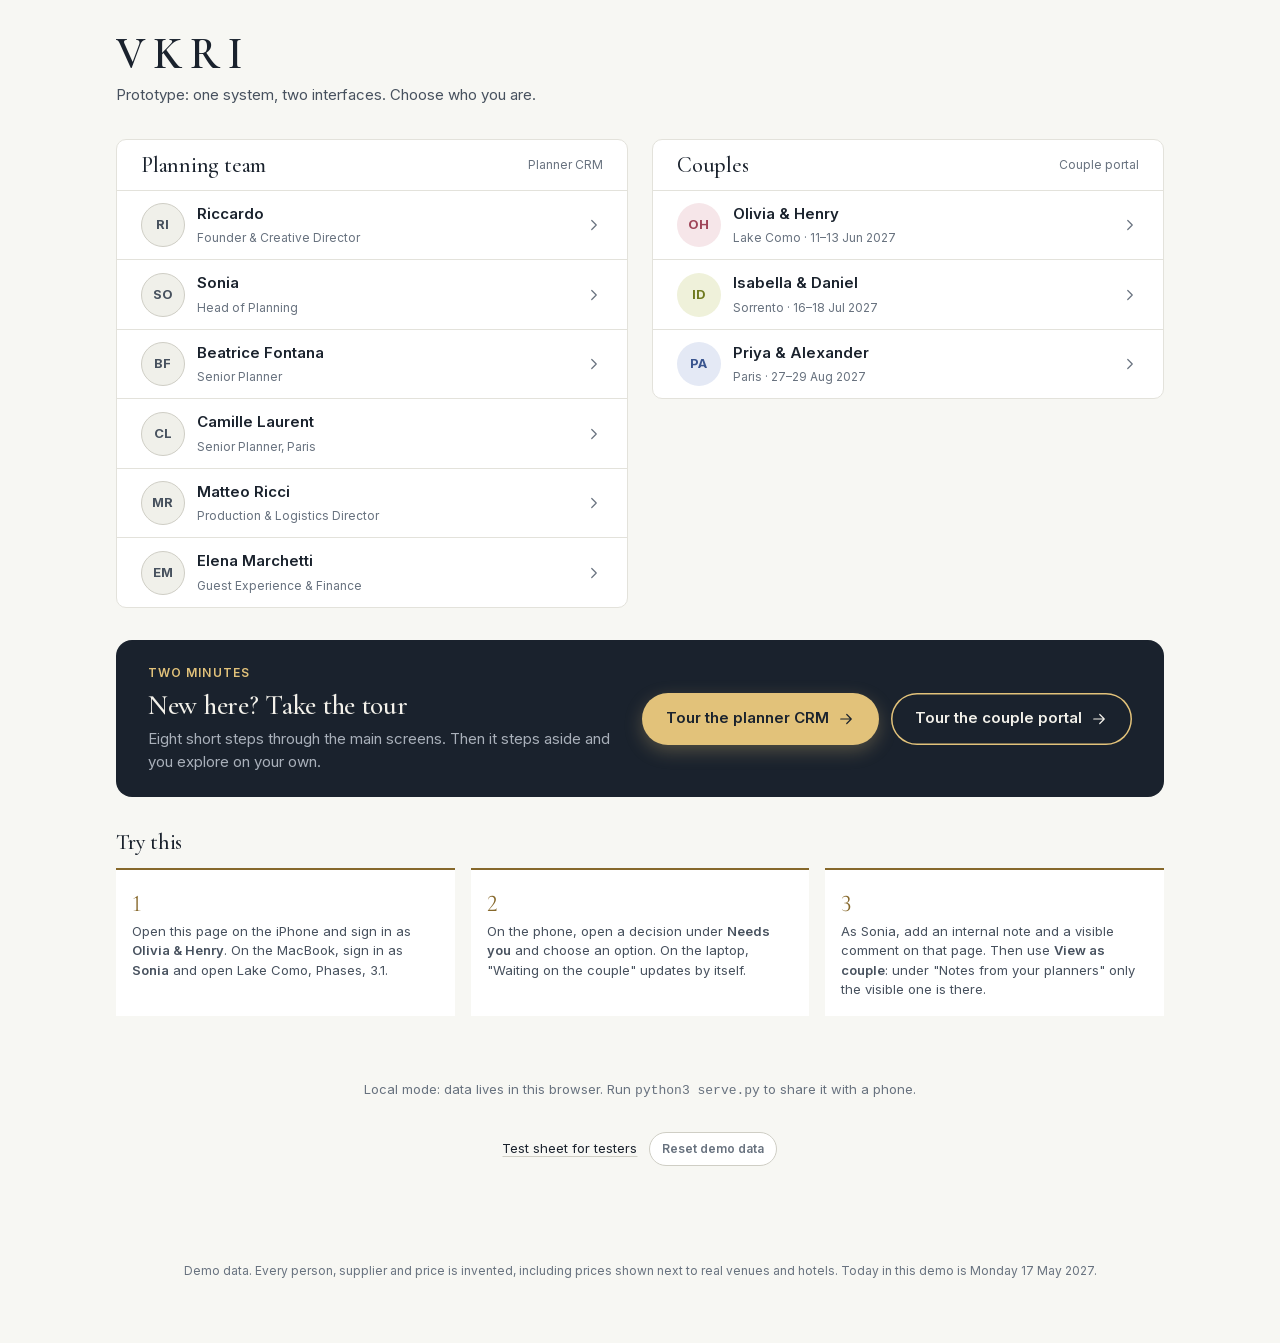
==== index.html @ 4382124d "VKRI prototype: planner CRM and couple portal Static HTML and JavaScript, no build step. One mock ba" ====
<!doctype html>
<html lang="en">
<head>
<meta charset="utf-8">
<meta name="robots" content="noindex, nofollow">
<meta name="viewport" content="width=device-width, initial-scale=1, viewport-fit=cover">
<meta name="theme-color" content="#F7F7F3">
<link rel="icon" href="data:,">
<title>VKRI Prototype</title>
<link rel="stylesheet" href="shared/tokens.css">
<link rel="stylesheet" href="shared/ui.css">
<link rel="stylesheet" href="shared/tour.css">
<style>
  .wrap { max-width: 1080px; margin: 0 auto; padding: calc(var(--s6) + var(--safe-t)) var(--s4) var(--s7); display: flex; flex-direction: column; gap: var(--s6); }
  .brand { font-family: var(--display); font-size: 2.75rem; font-weight: 600; letter-spacing: .18em; line-height: 1; }
  .cols { display: grid; grid-template-columns: repeat(2, minmax(0, 1fr)); gap: var(--s5); align-items: start; }
  .who { display: flex; align-items: center; gap: var(--s3); width: 100%; padding: var(--s3) var(--s5); min-height: 60px; }
  .who:hover { background: var(--sunken); }
  .who .icon { margin-left: auto; color: var(--ink-3); }
  .steps { display: grid; grid-template-columns: repeat(3, minmax(0, 1fr)); gap: var(--s4); }
  .steps li { padding: var(--s4); border-top: 2px solid var(--brass); background: var(--surface); font-size: var(--t-sm); color: var(--ink-2); }
  .steps .n { font-family: var(--display); font-size: 1.5rem; color: var(--brass); font-variant-numeric: lining-nums; }
  /* The one loud thing on the page: a dark block with two gold buttons. */
  .tourbox { display: flex; align-items: center; justify-content: space-between; gap: var(--s4) var(--s6); flex-wrap: wrap; padding: var(--s5) var(--s6); background: var(--night); color: var(--on-night); border-radius: var(--r3); }
  .tourbox > .col { flex: 1 1 320px; }
  .tour-btns { display: flex; gap: var(--s3); flex: 0 0 auto; }
  .tourbox .eyebrow { color: #E2C27A; }
  .tourbox p { color: var(--on-night-2); }
  .tourbox .btn { min-height: 52px; padding: 0 var(--s5); font-size: var(--t-md); border: 0; background: #E2C27A; color: var(--ink); box-shadow: 0 6px 18px rgba(226, 194, 122, .28); transition: transform .15s, background .15s, box-shadow .15s; }
  .tourbox .btn:hover { background: #EDD294; transform: translateY(-1px); box-shadow: 0 10px 24px rgba(226, 194, 122, .36); }
  .tourbox .btn.alt { background: transparent; color: var(--on-night); box-shadow: inset 0 0 0 1.5px #E2C27A; }
  .tourbox .btn.alt:hover { background: rgba(226, 194, 122, .14); }
  .tourbox .btn .icon { width: 18px; height: 18px; }
  @media (max-width: 767px) { .cols, .steps { grid-template-columns: 1fr; } .brand { font-size: 2.125rem; } .tourbox { padding: var(--s5); } .tour-btns { flex: 1 1 100%; flex-direction: column; } .tourbox .btn { width: 100%; } }
</style>
</head>
<body>
<div class="wrap" id="app"></div>
<script src="backend/seed/core.js"></script>
<script src="backend/seed/como.js"></script>
<script src="backend/seed/sorrento.js"></script>
<script src="backend/seed/paris.js"></script>
<script src="backend/db.js"></script>
<script src="backend/api.js"></script>
<script src="shared/format.js"></script>
<script src="shared/ui.js"></script>
<script src="shared/tour.js"></script>
<script>
(function () {
  'use strict';
  var ui = VKRI.ui, esc = ui.esc, fmt = VKRI.fmt;
  function render() {
    var api = VKRI.api.for('u_riccardo');
    var weddings = {};
    api.list('weddings').forEach(function (w) { weddings[w.id] = w; });
    var users = api.list('users');
    var planners = users.filter(function (u) { return u.type === 'planner'; });
    var couples = users.filter(function (u) { return u.type === 'couple' && weddings[u.wedding_id]; });
    var shared = VKRI.api.mode() === 'server';
    document.getElementById('app').innerHTML =
      '<header class="col gap-2"><div class="brand">VKRI</div><p class="soft">Prototype: one system, two interfaces. Choose who you are.</p></header>' +
      '<div class="cols">' +
      '<section class="panel"><div class="panel-head"><h2 class="display d-sm">Planning team</h2><span class="xs muted">Planner CRM</span></div><div class="list">' +
      planners.map(function (u) {
        return '<button class="who" data-login="' + u.id + '" data-to="planner/index.html">' + ui.avatar(u, 'lg') + '<span class="col gap-1"><span class="strong">' + esc(u.name) + '</span><span class="xs muted">' + esc(u.title) + '</span></span>' + ui.icon('chevron') + '</button>';
      }).join('') + '</div></section>' +
      '<section class="panel"><div class="panel-head"><h2 class="display d-sm">Couples</h2><span class="xs muted">Couple portal</span></div><div class="list">' +
      couples.map(function (u) {
        var w = weddings[u.wedding_id];
        return '<button class="who" data-wedding="' + w.id + '" data-login="' + u.id + '" data-to="couple/index.html">' + ui.avatar(u, 'lg') + '<span class="col gap-1"><span class="strong">' + esc(u.name) + '</span><span class="xs muted">' + esc(w.title) + ' · ' + fmt.range(w.start_date, w.end_date) + '</span></span>' + ui.icon('chevron') + '</button>';
      }).join('') + '</div></section></div>' +
      '<section class="tourbox"><div class="col gap-2"><span class="eyebrow">Two minutes</span><h2 class="display d-md">New here? Take the tour</h2><p>Eight short steps through the main screens. Then it steps aside and you explore on your own.</p></div>' +
      '<div class="tour-btns"><button class="btn" data-tour-start="planner">Tour the planner CRM' + ui.icon('arrow') + '</button><button class="btn alt" data-tour-start="couple">Tour the couple portal' + ui.icon('arrow') + '</button></div></section>' +
      '<section class="col gap-3"><h2 class="display d-sm">Try this</h2><ol class="steps">' +
      '<li><div class="n">1</div>Open this page on the iPhone and sign in as <span class="strong">Olivia &amp; Henry</span>. On the MacBook, sign in as <span class="strong">Sonia</span> and open Lake Como, Phases, 3.1.</li>' +
      '<li><div class="n">2</div>On the phone, open a decision under <span class="strong">Needs you</span> and choose an option. On the laptop, "Waiting on the couple" updates by itself.</li>' +
      '<li><div class="n">3</div>As Sonia, add an internal note and a visible comment on that page. Then use <span class="strong">View as couple</span>: under "Notes from your planners" only the visible one is there.</li></ol></section>' +
      '<footer class="row between wrap small muted"><span>' + (shared ? 'Shared mode: every device on this Wi-Fi sees the same data.' : 'Local mode: data lives in this browser. Run <code>python3 serve.py</code> to share it with a phone.') + '</span>' +
      '<span class="row gap-3"><a class="link" href="test-tasks.html">Test sheet for testers</a><button class="btn sm" id="reset">Reset demo data</button></span></footer>' + ui.demoFlag();
  }
  document.addEventListener('click', function (e) {
    var t = e.target.closest('[data-tour-start]');
    if (t) {
      var role = t.getAttribute('data-tour-start');
      VKRI.tour.begin(role);
      VKRI.api.login(role === 'planner' ? 'u_sonia' : 'c_como');
      location.href = role === 'planner' ? 'planner/index.html#/portfolio' : 'couple/index.html#/home';
      return;
    }
    var b = e.target.closest('[data-login]');
    if (b) { VKRI.tour.begin(null); VKRI.api.login(b.getAttribute('data-login')); location.href = b.getAttribute('data-to'); return; }
    if (e.target.closest('#reset')) { VKRI.api.reset(); ui.toast('Demo data is back to the start'); }
  });
  VKRI.api.onChange(render);
  render();
})();
</script>
</body>
</html>
---- shared/tokens.css ----
/* VKRI design tokens. Light theme only in v1 (tokens are ready for a dark set later).
   Layout idea: quiet paper ground, ink text, hairlines instead of boxes; brass only for accents;
   each wedding carries its own signature colour (camelia / limone / lumiere). */
@font-face { font-family: 'Cormorant Garamond'; font-style: normal; font-weight: 400 700; font-display: swap; src: url('fonts/cormorant-garamond.woff2') format('woff2'); }
@font-face { font-family: 'Cormorant Garamond'; font-style: italic; font-weight: 400 700; font-display: swap; src: url('fonts/cormorant-garamond-italic.woff2') format('woff2'); }
@font-face { font-family: 'Inter'; font-style: normal; font-weight: 400 700; font-display: swap; src: url('fonts/inter.woff2') format('woff2'); }

:root {
  color-scheme: light;
  /* ground and ink */
  --paper: #F7F7F3;
  --surface: #FFFFFF;
  --sunken: #F0F0EA;
  --ink: #1A222D;
  --ink-2: #47515E;
  --ink-3: #68727F;
  --line: #E3E2DB;
  --line-2: #CFCEC5;
  /* accent */
  --brass: #86682B;
  --brass-soft: #F2ECDC;
  --night: #1A222D;
  --on-night: #F3F1EA;
  --on-night-2: #A9B0BA;
  /* state (never used as an accent) */
  --good: #2C7355; --good-soft: #E3F1EA;
  --warn: #8F5E0F; --warn-soft: #FAEFD6;
  --crit: #A93A32; --crit-soft: #F9E4E1;
  --info: #35618F; --info-soft: #E3ECF6;
  --idle: #68727F; --idle-soft: #ECECE6;
  /* wedding signature colours */
  --camelia: #9F4458; --camelia-soft: #F6E6E9;
  --limone: #6F7A1F; --limone-soft: #EFF1DA;
  --lumiere: #3A558F; --lumiere-soft: #E4E9F5;
  --wed: var(--brass); --wed-soft: var(--brass-soft);
  /* type */
  --display: 'Cormorant Garamond', 'Iowan Old Style', 'Palatino Linotype', Georgia, serif;
  --body: 'Inter', -apple-system, BlinkMacSystemFont, 'Segoe UI', sans-serif;
  --t-xs: 0.75rem; --t-sm: 0.8125rem; --t-md: 0.9375rem; --t-lg: 1.0625rem;
  --d-sm: 1.375rem; --d-md: 1.75rem; --d-lg: 2.375rem; --d-xl: 3.25rem;
  /* space and shape */
  --s1: 4px; --s2: 8px; --s3: 12px; --s4: 16px; --s5: 24px; --s6: 32px; --s7: 48px;
  --r1: 6px; --r2: 10px; --r3: 16px;
  --shadow: 0 1px 2px rgba(26, 34, 45, .06), 0 8px 24px rgba(26, 34, 45, .08);
  --safe-b: env(safe-area-inset-bottom, 0px); --safe-t: env(safe-area-inset-top, 0px);
}
[data-wedding="como"] { --wed: var(--camelia); --wed-soft: var(--camelia-soft); }
[data-wedding="sorrento"] { --wed: var(--limone); --wed-soft: var(--limone-soft); }
[data-wedding="paris"] { --wed: var(--lumiere); --wed-soft: var(--lumiere-soft); }
---- shared/ui.css ----
/* VKRI shared UI kit: reset, type, and the components both interfaces use. */
*, *::before, *::after { box-sizing: border-box; }
html { -webkit-text-size-adjust: 100%; }
html, body { margin: 0; height: 100%; }
body { background: var(--paper); color: var(--ink); font: 400 var(--t-md)/1.5 var(--body); -webkit-font-smoothing: antialiased; }
h1, h2, h3, h4, p, ul, ol, figure { margin: 0; }
ul, ol { padding: 0; list-style: none; }
a { color: inherit; }
button, input, select, textarea { font: inherit; color: inherit; }
button { cursor: pointer; background: none; border: 0; padding: 0; text-align: inherit; }
[hidden] { display: none !important; }
:focus-visible { outline: 2px solid var(--brass); outline-offset: 2px; border-radius: 4px; }
@media (prefers-reduced-motion: reduce) { * { animation: none !important; transition: none !important; } }

/* type */
.display { font-family: var(--display); font-weight: 500; line-height: 1.08; letter-spacing: -0.01em; text-wrap: balance; }
.d-xl { font-size: var(--d-xl); } .d-lg { font-size: var(--d-lg); } .d-md { font-size: var(--d-md); } .d-sm { font-size: var(--d-sm); line-height: 1.2; }
.eyebrow { font-size: var(--t-xs); font-weight: 600; letter-spacing: .09em; text-transform: uppercase; color: var(--ink-3); }
.muted { color: var(--ink-3); } .soft { color: var(--ink-2); }
.small { font-size: var(--t-sm); } .xs { font-size: var(--t-xs); }
.num { font-variant-numeric: tabular-nums; }
.strong { font-weight: 600; }
.italic { font-style: italic; }
.nowrap { white-space: nowrap; }
.truncate { overflow: hidden; text-overflow: ellipsis; white-space: nowrap; min-width: 0; }

/* layout helpers */
.row { display: flex; align-items: center; gap: var(--s3); min-width: 0; }
.row.wrap { flex-wrap: wrap; }
.between { justify-content: space-between; }
.col { display: flex; flex-direction: column; gap: var(--s3); min-width: 0; }
.grow { flex: 1 1 0; min-width: 0; }
.gap-1 { gap: var(--s1); } .gap-2 { gap: var(--s2); } .gap-4 { gap: var(--s4); } .gap-5 { gap: var(--s5); } .gap-6 { gap: var(--s6); }
.grid { display: grid; gap: var(--s4); }
.scroll-x { overflow-x: auto; -webkit-overflow-scrolling: touch; }

/* surfaces */
.panel { background: var(--surface); border: 1px solid var(--line); border-radius: var(--r2); }
.panel-pad { padding: var(--s4) var(--s5); }
.panel-head { display: flex; align-items: center; justify-content: space-between; gap: var(--s3); padding: var(--s3) var(--s5); border-bottom: 1px solid var(--line); }
.rule { border: 0; border-top: 1px solid var(--line); margin: 0; }
.list > * + * { border-top: 1px solid var(--line); }

/* buttons */
.btn { display: inline-flex; align-items: center; justify-content: center; gap: var(--s2); min-height: 44px; padding: 0 var(--s4); border-radius: 999px;
  border: 1px solid var(--line-2); background: var(--surface); font-weight: 600; font-size: var(--t-sm); white-space: nowrap; text-decoration: none; transition: background .15s, border-color .15s; }
.btn:hover { border-color: var(--ink-3); }
.btn.primary { background: var(--ink); color: var(--on-night); border-color: var(--ink); }
.btn.primary:hover { background: #2A3544; }
.btn.accent { background: var(--wed); color: #fff; border-color: var(--wed); }
.btn.ghost { border-color: transparent; background: transparent; }
.btn.ghost:hover { background: var(--sunken); }
.btn.sm { min-height: 34px; padding: 0 var(--s3); font-size: var(--t-xs); }
.btn.block { width: 100%; }
@media (max-width: 767px) { .btn.sm { min-height: 44px; padding: 0 var(--s4); } }
.link { color: var(--ink); text-decoration: underline; text-decoration-color: var(--line-2); text-underline-offset: 3px; }
.link:hover { text-decoration-color: var(--ink); }

/* pills: state is always a word plus a colour, never colour alone */
.pill { display: inline-flex; align-items: center; gap: 6px; padding: 2px 10px; border-radius: 999px; font-size: var(--t-xs); font-weight: 600; white-space: nowrap;
  background: var(--idle-soft); color: var(--ink-2); }
.pill::before { content: ''; width: 6px; height: 6px; border-radius: 50%; background: currentColor; flex: none; }
.pill.good { background: var(--good-soft); color: var(--good); }
.pill.warn { background: var(--warn-soft); color: var(--warn); }
.pill.crit { background: var(--crit-soft); color: var(--crit); }
.pill.info { background: var(--info-soft); color: var(--info); }
.pill.wed { background: var(--wed-soft); color: var(--wed); }
.pill.plain::before { display: none; }
.tag { display: inline-flex; align-items: center; gap: 4px; padding: 1px 8px; border: 1px solid var(--line-2); border-radius: 4px; font-size: var(--t-xs); color: var(--ink-2); white-space: nowrap; }
.tag.internal { border-color: var(--warn); color: var(--warn); background: var(--warn-soft); }
.tag.public { border-color: var(--good); color: var(--good); background: var(--good-soft); }

/* avatar */
.avatar { display: inline-flex; align-items: center; justify-content: center; width: 28px; height: 28px; border-radius: 50%; flex: none;
  background: var(--sunken); color: var(--ink-2); font-size: 0.6875rem; font-weight: 700; letter-spacing: .02em; border: 1px solid var(--line-2); }
.avatar.lg { width: 44px; height: 44px; font-size: var(--t-sm); }
.avatar.couple { background: var(--wed-soft); color: var(--wed); border-color: transparent; }

/* progress */
.bar { height: 6px; border-radius: 3px; background: var(--sunken); overflow: hidden; }
.bar > i { display: block; height: 100%; border-radius: 3px; background: var(--ink); }
.bar.wed > i { background: var(--wed); } .bar.good > i { background: var(--good); } .bar.crit > i { background: var(--crit); }
.bar.thin { height: 4px; }

/* tables */
.table { width: 100%; border-collapse: collapse; font-size: var(--t-sm); }
.table th { text-align: left; font-weight: 600; font-size: var(--t-xs); letter-spacing: .06em; text-transform: uppercase; color: var(--ink-3); padding: var(--s2) var(--s3); border-bottom: 1px solid var(--line-2); white-space: nowrap; }
.table td { padding: var(--s3); border-bottom: 1px solid var(--line); vertical-align: top; }
.table tr:last-child td { border-bottom: 0; }
.table .r { text-align: right; font-variant-numeric: tabular-nums; }
.table tbody tr.click { cursor: pointer; }
.table tbody tr.click:hover { background: var(--sunken); }

/* tabs and segmented control */
.tabs { display: flex; gap: var(--s5); border-bottom: 1px solid var(--line); overflow-x: auto; scrollbar-width: none; }
.tabs::-webkit-scrollbar { display: none; }
.tabs a, .tabs button { padding: var(--s3) 0; font-size: var(--t-sm); font-weight: 600; color: var(--ink-3); text-decoration: none; white-space: nowrap; border-bottom: 2px solid transparent; margin-bottom: -1px; min-height: 44px; display: inline-flex; align-items: center; }
.tabs .on { color: var(--ink); border-bottom-color: var(--wed); }
.seg { display: inline-flex; padding: 3px; border-radius: 999px; background: var(--sunken); gap: 2px; }
.seg button { min-height: 34px; padding: 0 var(--s4); border-radius: 999px; font-size: var(--t-sm); font-weight: 600; color: var(--ink-2); }
.seg button.on { background: var(--surface); color: var(--ink); box-shadow: 0 1px 2px rgba(26, 34, 45, .12); }

/* forms */
.field { display: flex; flex-direction: column; gap: 6px; font-size: var(--t-sm); }
.field > span { font-weight: 600; }
.input, .select, .textarea { width: 100%; min-height: 44px; padding: 10px 12px; border: 1px solid var(--line-2); border-radius: var(--r1); background: var(--surface); font-size: 1rem; }
.textarea { min-height: 96px; resize: vertical; }
.input:focus, .select:focus, .textarea:focus { outline: 2px solid var(--brass); outline-offset: 0; border-color: transparent; }
.check { display: inline-flex; align-items: center; gap: var(--s2); min-height: 44px; font-size: var(--t-sm); cursor: pointer; }
.check input { width: 18px; height: 18px; accent-color: var(--ink); }

/* key/value */
.kv { display: grid; grid-template-columns: minmax(96px, 30%) 1fr; gap: 6px var(--s4); font-size: var(--t-sm); }
.kv dt { color: var(--ink-3); } .kv dd { margin: 0; min-width: 0; overflow-wrap: anywhere; }

/* sheet: bottom sheet on phones, right-hand drawer on laptops */
.sheet-wrap { position: fixed; inset: 0; z-index: 60; display: flex; justify-content: flex-end; background: rgba(26, 34, 45, .38); }
.sheet { background: var(--surface); width: min(520px, 100%); height: 100%; overflow-y: auto; padding: var(--s5); padding-bottom: calc(var(--s5) + var(--safe-b)); box-shadow: var(--shadow); display: flex; flex-direction: column; gap: var(--s4); }
.sheet-close { align-self: flex-end; min-width: 44px; min-height: 44px; display: inline-flex; align-items: center; justify-content: center; border-radius: 50%; margin: calc(-1 * var(--s3)) calc(-1 * var(--s3)) 0 0; }
.sheet-close:hover { background: var(--sunken); }
@media (max-width: 767px) {
  .sheet-wrap { align-items: flex-end; }
  .sheet { width: 100%; height: auto; max-height: 88dvh; border-radius: var(--r3) var(--r3) 0 0; }
}

/* toast */
.toast { position: fixed; left: 50%; bottom: calc(88px + var(--safe-b)); transform: translateX(-50%); z-index: 80; background: var(--ink); color: var(--on-night);
  padding: 10px 18px; border-radius: 999px; font-size: var(--t-sm); font-weight: 600; box-shadow: var(--shadow); max-width: calc(100vw - 32px); text-align: center; }

/* misc */
.demo-flag { font-size: var(--t-xs); color: var(--ink-3); text-align: center; padding: var(--s5) var(--s4); }
.empty { padding: var(--s6) var(--s4); text-align: center; color: var(--ink-3); font-size: var(--t-sm); }
.dot { width: 8px; height: 8px; border-radius: 50%; background: var(--wed); flex: none; display: inline-block; }
.icon { width: 18px; height: 18px; flex: none; stroke: currentColor; fill: none; stroke-width: 1.6; stroke-linecap: round; stroke-linejoin: round; }
.stat .n { font-family: var(--display); font-size: var(--d-md); font-weight: 500; line-height: 1; font-variant-numeric: tabular-nums lining-nums; }
.stat .l { font-size: var(--t-xs); color: var(--ink-3); margin-top: 6px; }
.tone-late, .tone-crit { color: var(--crit); } .tone-soon, .tone-today, .tone-warn { color: var(--warn); } .tone-good { color: var(--good); }

/* back / forward inside the interface: two quiet arrows */
.navarrows { display: inline-flex; align-items: center; gap: 2px; margin-left: -10px; }
.navarrows button { width: 40px; height: 40px; display: inline-flex; align-items: center; justify-content: center; border-radius: 50%; color: var(--ink-2); transition: background .15s; }
.navarrows button:hover:not(:disabled) { background: var(--sunken); color: var(--ink); }
.navarrows button:disabled { color: var(--line-2); cursor: default; }
.navarrows .icon { width: 20px; height: 20px; stroke-width: 1.5; }
@media (max-width: 767px) { .navarrows button { width: 44px; height: 44px; } }
.demo-flag { padding: var(--s4); }
---- shared/tour.css ----
/* Guided tour: a spotlight on one part of the screen and a card that explains it. */
.tour { position: fixed; inset: 0; z-index: 90; }
.tour-block { position: absolute; inset: 0; }                       /* swallows clicks on the page underneath */
.tour-spot { position: fixed; border-radius: var(--r2); box-shadow: 0 0 0 200vmax rgba(26, 34, 45, .62); outline: 2px solid var(--on-night); outline-offset: 0; transition: left .2s, top .2s, width .2s, height .2s; pointer-events: none; }
.tour-card { position: fixed; background: var(--surface); border-radius: var(--r3); padding: var(--s5); box-shadow: var(--shadow); display: flex; flex-direction: column; gap: var(--s3); max-width: calc(100vw - 32px); }
.tour-card.docked { left: 12px; right: 12px; bottom: calc(12px + var(--safe-b)); }
.tour-count { font-size: var(--t-xs); font-weight: 600; letter-spacing: .09em; text-transform: uppercase; color: var(--brass); }
.tour-body { font-size: var(--t-md); color: var(--ink-2); }
.tour-actions { display: flex; align-items: center; gap: var(--s2); margin-top: var(--s2); }
.tour-actions .btn.sm { min-height: 44px; padding: 0 var(--s4); }
@media (prefers-reduced-motion: reduce) { .tour-spot { transition: none; } }
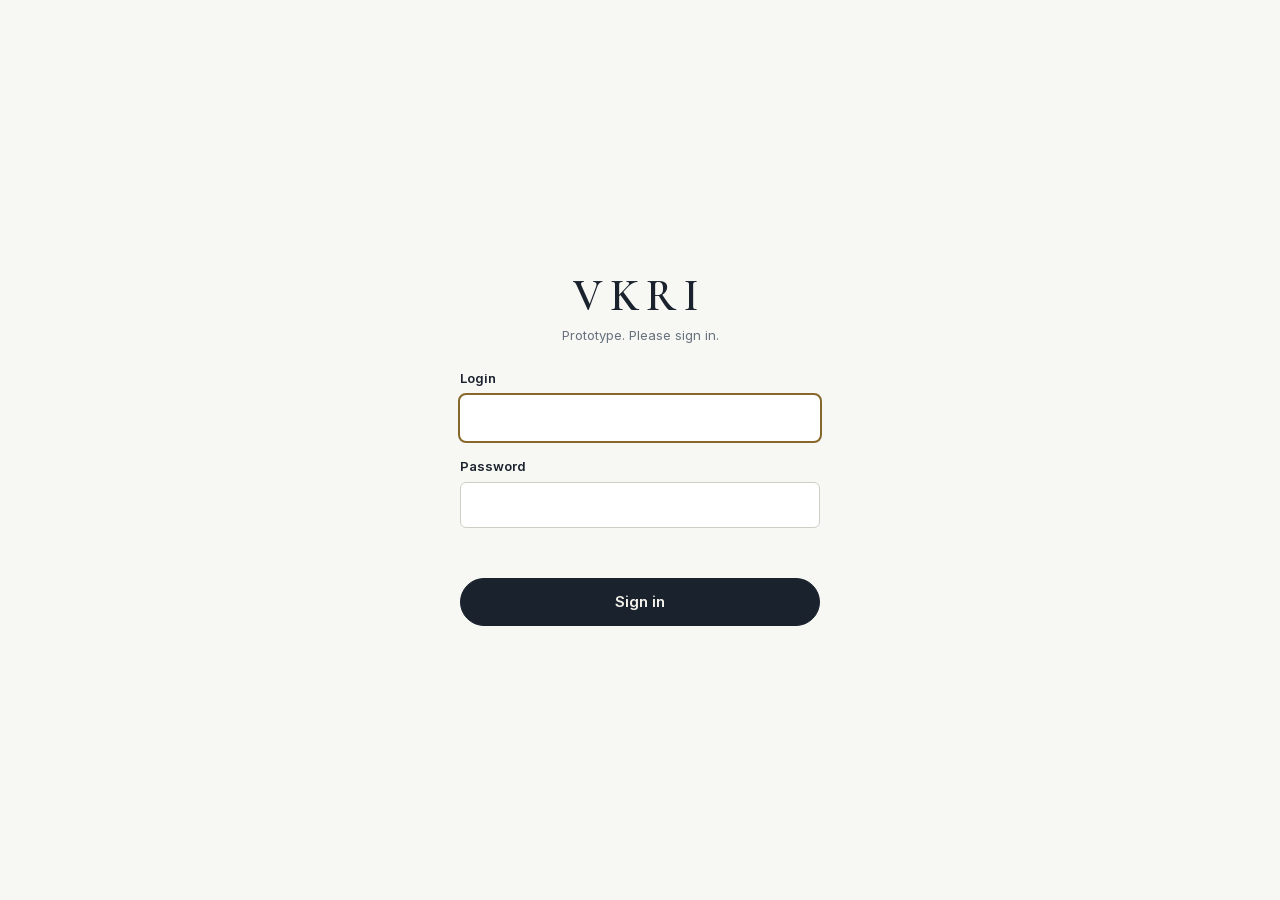
==== commit 6eb49a60: "Add a sign-in page in front of the prototype Three accounts; passwords are stored only as salted, st" ====
--- a/index.html
+++ b/index.html
@@ -2,6 +2,7 @@
 <html lang="en">
 <head>
 <meta charset="utf-8">
+<script src="shared/gate.js" data-login="login.html"></script>
 <meta name="robots" content="noindex, nofollow">
 <meta name="viewport" content="width=device-width, initial-scale=1, viewport-fit=cover">
 <meta name="theme-color" content="#F7F7F3">
@@ -76,7 +77,8 @@
       '<li><div class="n">2</div>On the phone, open a decision under <span class="strong">Needs you</span> and choose an option. On the laptop, "Waiting on the couple" updates by itself.</li>' +
       '<li><div class="n">3</div>As Sonia, add an internal note and a visible comment on that page. Then use <span class="strong">View as couple</span>: under "Notes from your planners" only the visible one is there.</li></ol></section>' +
       '<footer class="row between wrap small muted"><span>' + (shared ? 'Shared mode: every device on this Wi-Fi sees the same data.' : 'Local mode: data lives in this browser. Run <code>python3 serve.py</code> to share it with a phone.') + '</span>' +
-      '<span class="row gap-3"><a class="link" href="test-tasks.html">Test sheet for testers</a><button class="btn sm" id="reset">Reset demo data</button></span></footer>' + ui.demoFlag();
+      '<span class="row gap-3 wrap"><a class="link" href="test-tasks.html">Test sheet for testers</a><button class="btn sm" id="reset">Reset demo data</button>' +
+        '<span class="small muted">Signed in as ' + esc(VKRIGate.account().toUpperCase()) + '</span><button class="btn sm ghost" id="signout">Sign out</button></span></footer>' + ui.demoFlag();
   }
   document.addEventListener('click', function (e) {
     var t = e.target.closest('[data-tour-start]');
@@ -89,6 +91,7 @@
     }
     var b = e.target.closest('[data-login]');
     if (b) { VKRI.tour.begin(null); VKRI.api.login(b.getAttribute('data-login')); location.href = b.getAttribute('data-to'); return; }
+    if (e.target.closest('#signout')) { VKRIGate.signOut(); location.replace('login.html'); return; }
     if (e.target.closest('#reset')) { VKRI.api.reset(); ui.toast('Demo data is back to the start'); }
   });
   VKRI.api.onChange(render);
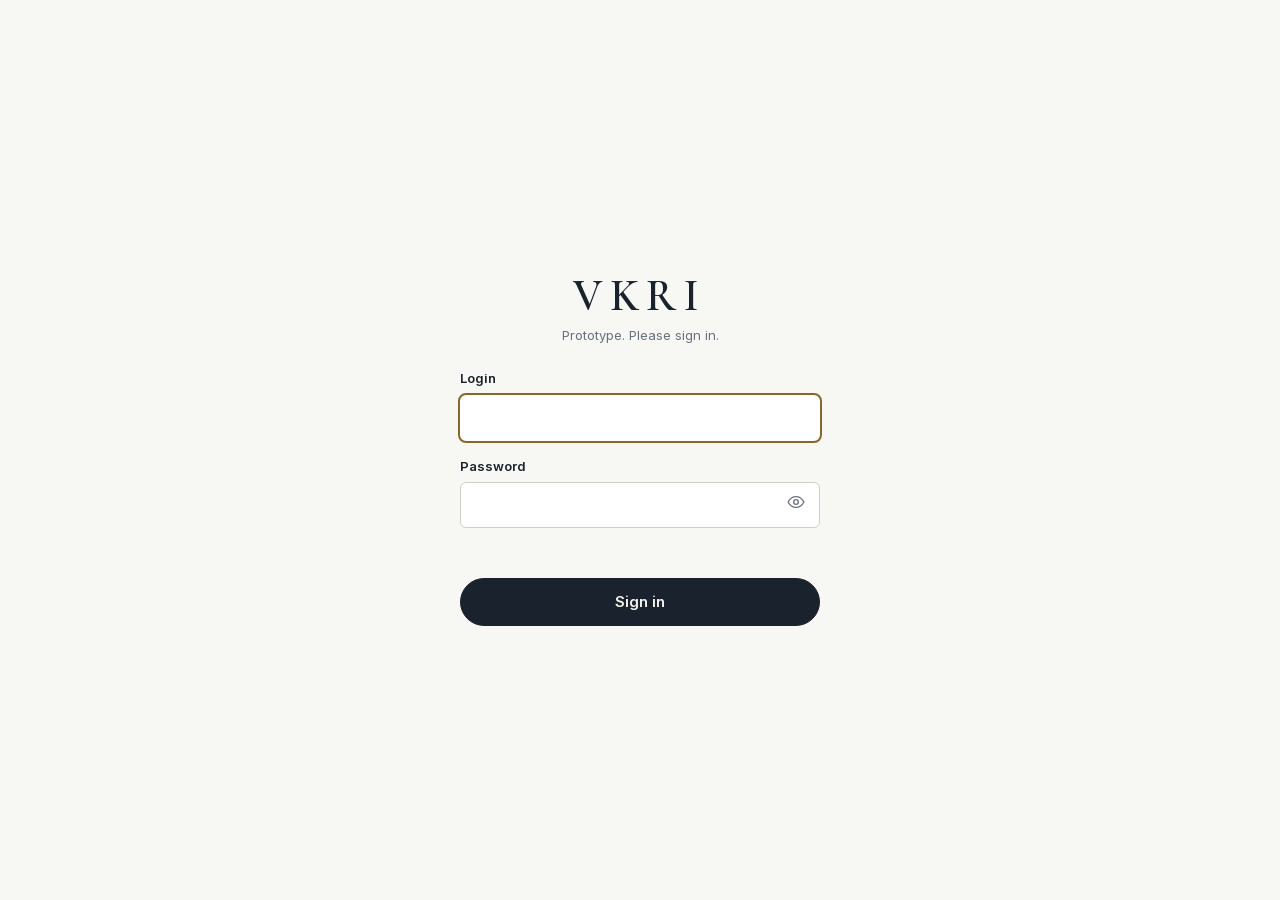
==== commit c3a58d2c: "Version every script and stylesheet link Browsers keep GitHub Pages files for 10 minutes, so a new p" ====
--- a/index.html
+++ b/index.html
@@ -2,15 +2,15 @@
 <html lang="en">
 <head>
 <meta charset="utf-8">
-<script src="shared/gate.js" data-login="login.html"></script>
+<script src="shared/gate.js?v=cdd617fdee" data-login="login.html"></script>
 <meta name="robots" content="noindex, nofollow">
 <meta name="viewport" content="width=device-width, initial-scale=1, viewport-fit=cover">
 <meta name="theme-color" content="#F7F7F3">
 <link rel="icon" href="data:,">
 <title>VKRI Prototype</title>
-<link rel="stylesheet" href="shared/tokens.css">
-<link rel="stylesheet" href="shared/ui.css">
-<link rel="stylesheet" href="shared/tour.css">
+<link rel="stylesheet" href="shared/tokens.css?v=498dd84ca2">
+<link rel="stylesheet" href="shared/ui.css?v=e597a6e3cf">
+<link rel="stylesheet" href="shared/tour.css?v=8158b948fa">
 <style>
   .wrap { max-width: 1080px; margin: 0 auto; padding: calc(var(--s6) + var(--safe-t)) var(--s4) var(--s7); display: flex; flex-direction: column; gap: var(--s6); }
   .brand { font-family: var(--display); font-size: 2.75rem; font-weight: 600; letter-spacing: .18em; line-height: 1; }
@@ -37,15 +37,15 @@
 </head>
 <body>
 <div class="wrap" id="app"></div>
-<script src="backend/seed/core.js"></script>
-<script src="backend/seed/como.js"></script>
-<script src="backend/seed/sorrento.js"></script>
-<script src="backend/seed/paris.js"></script>
-<script src="backend/db.js"></script>
-<script src="backend/api.js"></script>
-<script src="shared/format.js"></script>
-<script src="shared/ui.js"></script>
-<script src="shared/tour.js"></script>
+<script src="backend/seed/core.js?v=67190d07f0"></script>
+<script src="backend/seed/como.js?v=da07258701"></script>
+<script src="backend/seed/sorrento.js?v=be5e4d379e"></script>
+<script src="backend/seed/paris.js?v=9b2e776336"></script>
+<script src="backend/db.js?v=f1151fd6e8"></script>
+<script src="backend/api.js?v=0df83279a1"></script>
+<script src="shared/format.js?v=0dc202e28c"></script>
+<script src="shared/ui.js?v=7417dcf75d"></script>
+<script src="shared/tour.js?v=93129cfe6c"></script>
 <script>
 (function () {
   'use strict';
